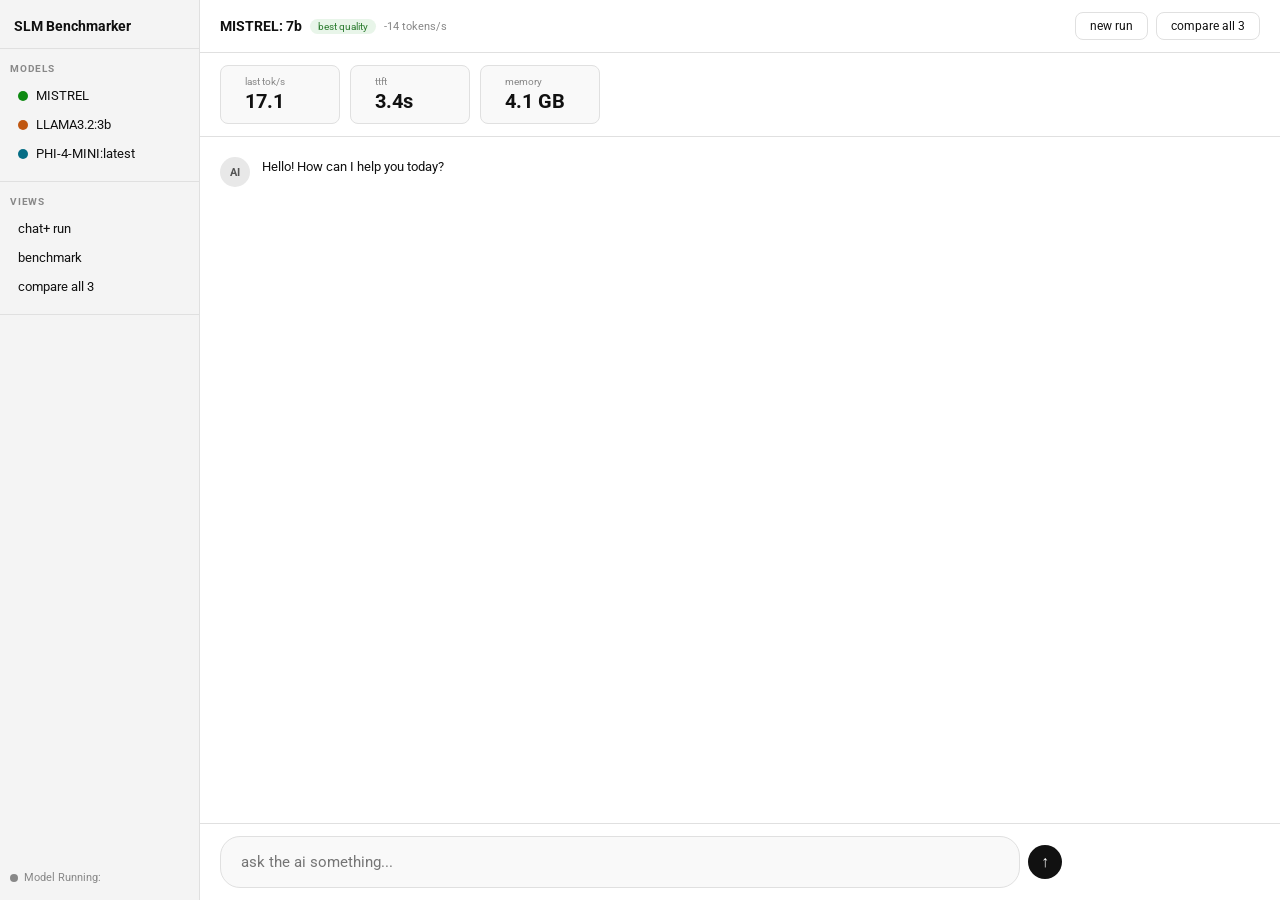
==== frontend/index.html @ c9306cee "New UI updates for the dashborad" ====
<!DOCTYPE html>
<html lang="en">
<head>
    <meta charset="UTF-8" />
    <meta name="viewport" content="width=device-width, initial-scale=1.0" />
    <title>Local SLM Benchmarker</title>

    <link rel="stylesheet" href="styles.css" /> 
    <link href="https://fonts.googleapis.com/css2?family=Roboto:wght@400;700&display=swap" rel="stylesheet">


</head>
<body>

    <aside class="sidebar">
        <div class="sidebar-top">
            <p class="sidebar-logo">SLM Benchmarker</p>
            <!-- <p class="sidebar-sub">Talk to your AI locally</p> -->
        </div>

        <nav>
            <div class="models">
                <p class="model-names">Models</p>
                <button class="nav-item">
                    <div class="model-icon-mistrel"></div>
                    <p class="model-mistrel">MISTREL</p>
                </button>
                <button class="nav-item">
                    <div class="model-icon-llama"></div>      
                    <p class="model-llama">LLAMA3.2:3b</p>
                </button>
                <button class="nav-item">
                    <div class="model-icon-phi4-mini "></div>
                    <p class="model-phi4-mini">PHI-4-MINI:latest</p>
                </button>

            </div>

            <div class="views">
                <p class="views-title">Views</p>
                <div class="views-items">
                    <button class="nav-item">chat+ run</button>
                    <button class="nav-item">benchmark</button>
                    <button class="nav-item">compare all 3</button>
                </div>
            </div>

            <div class="navbar-bottom">
                <div class="status-row">
                    <div class="status-dot" id="ollama-icon"></div>
                    <span id="model-status">Model Running:</span>
                </div>
            </div>
        </nav>
    </aside>

    <main class="main-content">

        <!-- Top Bar -->
        <div class="chat-topbar">
            <div class="topbar-left">
                <span class="active-model">MISTREL: 7b</span>
                <span class="model-tag"> best quality</span>
                <span class="speed-tag"> -14 tokens/s</span>
            </div>
            <div class="topbar-right">
                <button class="topbar-btn">new run</button>
                <button class="topbar-btn">compare all 3</button>
            </div>
        </div>
        <!-- Metrics Strip -->
         <div class="metrics-strip">
            <div class="metric-card">
                <p class="metric-label">last tok/s</p>
                <p class="metric-value">17.1</p>
            </div>
            <div class="metric-card">
                <p class="metric-label">ttft</p>
                <p class="metric-value">3.4s</p>
            </div>
            <div class="metric-card">
                <p class="metric-label">memory</p>
                <p class="metric-value">4.1 GB</p>
            </div>
         </div>

        <!-- Chat Area -->
        <div class="chat-messages">
            <div class="message">
                <div class="message-avatar">AI</div>
                <div class="message-body">
                    <p>Hello! How can I help you today?</p>
                </div>
            </div>
        </div>

        <!-- User input area -->
        <div class="chat-input-bar">
            <input type="text" class="chat-input" placeholder="ask the ai something..." />
            <button class="send-btn">&#8593;</button>
        </div>

    </main>


</body>
</html>
</html>
---- frontend/styles.css ----
/* ── Design Tokens ─────────────────────────────── */
:root {
    --bg:          #ffffff;
    --bg-sidebar:  #f4f4f4;
    --bg-hover:    #e8e8e8;
    --bg-card:     #f9f9f9;

    --border:      #e0e0e0;

    --text-primary:   #111111;
    --text-secondary: #555555;
    --text-muted:     #888888;

    --accent:      #111111;
    --accent-text: #ffffff;

    --tag-green-bg:   #e8f5e9;
    --tag-green-text: #2e7d32;

    --font: 'Roboto', sans-serif;
    --radius: 8px;
}

/* ── Reset ─────────────────────────────────────── */
* {
    box-sizing: border-box;
    margin: 0;
    padding: 0;
}

body {
    font-family: var(--font);
    font-size: 13px;
    background: var(--bg);
    color: var(--text-primary);
    display: flex;
    height: 100vh;
    overflow: hidden;
}

/* ── Sidebar ───────────────────────────────────── */
.sidebar {
    width: 200px;
    height: 100vh;
    background: var(--bg-sidebar);
    display: flex;
    flex-direction: column;
    flex-shrink: 0;
    position: relative;
    border-right: 1px solid var(--border);
}

.sidebar-top {
    padding: 18px 14px 14px;
    border-bottom: 1px solid var(--border);
}

.sidebar-logo {
    font-size: 14px;
    font-weight: 700;
    color: var(--text-primary);
}

/* Section headers */
.model-names,
.views-title {
    font-size: 10px;
    font-weight: 700;
    text-transform: uppercase;
    color: var(--text-muted);
    letter-spacing: 0.08em;
    margin-bottom: 6px;
}

.models {
    padding: 14px 10px;
    border-bottom: 1px solid var(--border);
    display: flex;
    flex-direction: column;
    gap: 2px;
}

.views {
    padding: 14px 10px;
    border-bottom: 1px solid var(--border);
    display: flex;
    flex-direction: column;
    gap: 2px;
}

.views-items {
    display: flex;
    flex-direction: column;
    gap: 2px;
}

/* Nav buttons */
.nav-item {
    display: flex;
    align-items: center;
    gap: 8px;
    background: none;
    border: none;
    cursor: pointer;
    width: 100%;
    text-align: left;
    font-family: var(--font);
    font-size: 13px;
    color: var(--text-primary);
    padding: 6px 8px;
    border-radius: 6px;
}

.nav-item:hover {
    background: var(--bg-hover);
}

/* Model icons */
.model-icon-mistrel,
.model-icon-llama,
.model-icon-phi4-mini {
    width: 10px;
    height: 10px;
    border-radius: 50%;
    flex-shrink: 0;
}

.model-icon-mistrel  { background: #0e8a12; }
.model-icon-llama    { background: #c05711; }
.model-icon-phi4-mini { background: #056d85; }

/* Status bar */
.navbar-bottom {
    position: absolute;
    bottom: 16px;
    left: 10px;
    right: 10px;
}

.status-row {
    display: flex;
    align-items: center;
    gap: 6px;
    font-size: 11px;
    color: var(--text-muted);
}

.status-dot {
    width: 8px;
    height: 8px;
    border-radius: 50%;
    background: var(--text-muted);
    flex-shrink: 0;
}

.status-dot-online  { background: #22c55e; }
.status-dot-offline { background: #ef4444; }

/* ── Main Content ──────────────────────────────── */
.main-content {
    flex: 1;
    display: flex;
    flex-direction: column;
    height: 100vh;
    overflow: hidden;
}

/* Top bar */
.chat-topbar {
    display: flex;
    align-items: center;
    justify-content: space-between;
    padding: 12px 20px;
    border-bottom: 1px solid var(--border);
    flex-shrink: 0;
}

.topbar-left {
    display: flex;
    align-items: center;
    gap: 8px;
}

.active-model {
    font-weight: 700;
    font-size: 14px;
}

.model-tag {
    background: var(--tag-green-bg);
    color: var(--tag-green-text);
    font-size: 10px;
    padding: 2px 8px;
    border-radius: 10px;
}

.speed-tag {
    color: var(--text-muted);
    font-size: 11px;
}

.topbar-right {
    display: flex;
    gap: 8px;
}

.topbar-btn {
    background: var(--bg);
    border: 1px solid var(--border);
    border-radius: var(--radius);
    padding: 6px 14px;
    font-family: var(--font);
    font-size: 12px;
    cursor: pointer;
    color: var(--text-primary);
}

.topbar-btn:hover {
    background: var(--bg-card);
}

/* Metrics strip */
.metrics-strip {
    display: flex;
    flex-direction: row;
    gap: 10px;
    padding: 12px 20px;
    border-bottom: 1px solid var(--border);
    flex-shrink: 0;
}

.metric-card {
    background: var(--bg-card);
    border: 1px solid var(--border);
    border-radius: var(--radius);
    padding: 10px 24px;
    min-width: 120px;
}

.metric-label {
    font-size: 10px;
    color: var(--text-muted);
    margin-bottom: 2px;
}

.metric-value {
    font-size: 20px;
    font-weight: 700;
    color: var(--text-primary);
}

/* Chat messages */
.chat-messages {
    flex: 1;
    overflow-y: auto;
    padding: 20px;
    display: flex;
    flex-direction: column;
    gap: 20px;
}

.message {
    display: flex;
    gap: 12px;
    align-items: flex-start;
}

.message-avatar {
    width: 30px;
    height: 30px;
    border-radius: 50%;
    background: var(--bg-hover);
    display: flex;
    align-items: center;
    justify-content: center;
    font-size: 11px;
    font-weight: 700;
    color: var(--text-secondary);
    flex-shrink: 0;
}

.message-body {
    display: flex;
    flex-direction: column;
    gap: 6px;
    line-height: 1.6;
}

.message-tags {
    display: flex;
    gap: 6px;
    flex-wrap: wrap;
}

.tag {
    background: var(--bg-card);
    border: 1px solid var(--border);
    border-radius: 4px;
    padding: 2px 8px;
    font-size: 10px;
    color: var(--text-secondary);
}

/* Input bar */
.chat-input-bar {
    display: flex;
    align-items: center;
    gap: 8px;
    padding: 12px 20px;
    border-top: 1px solid var(--border);
    background: var(--bg);
    flex-shrink: 0;
}

.chat-input {
    flex: 1;
    max-width: 800px;
    padding: 16px 20px;
    border: 1px solid var(--border);
    border-radius: 20px;
    font-family: var(--font);
    font-size: 15px;
    outline: none;
    background: var(--bg-card);
    color: var(--text-primary);
}

.chat-input:focus {
    border-color: #aaaaaa;
}

.send-btn {
    width: 34px;
    height: 34px;
    border-radius: 50%;
    background: var(--accent);
    color: var(--accent-text);
    border: none;
    font-size: 16px;
    cursor: pointer;
    display: flex;
    align-items: center;
    justify-content: center;
    flex-shrink: 0;
}

.send-btn:hover {
    background: #333333;
}
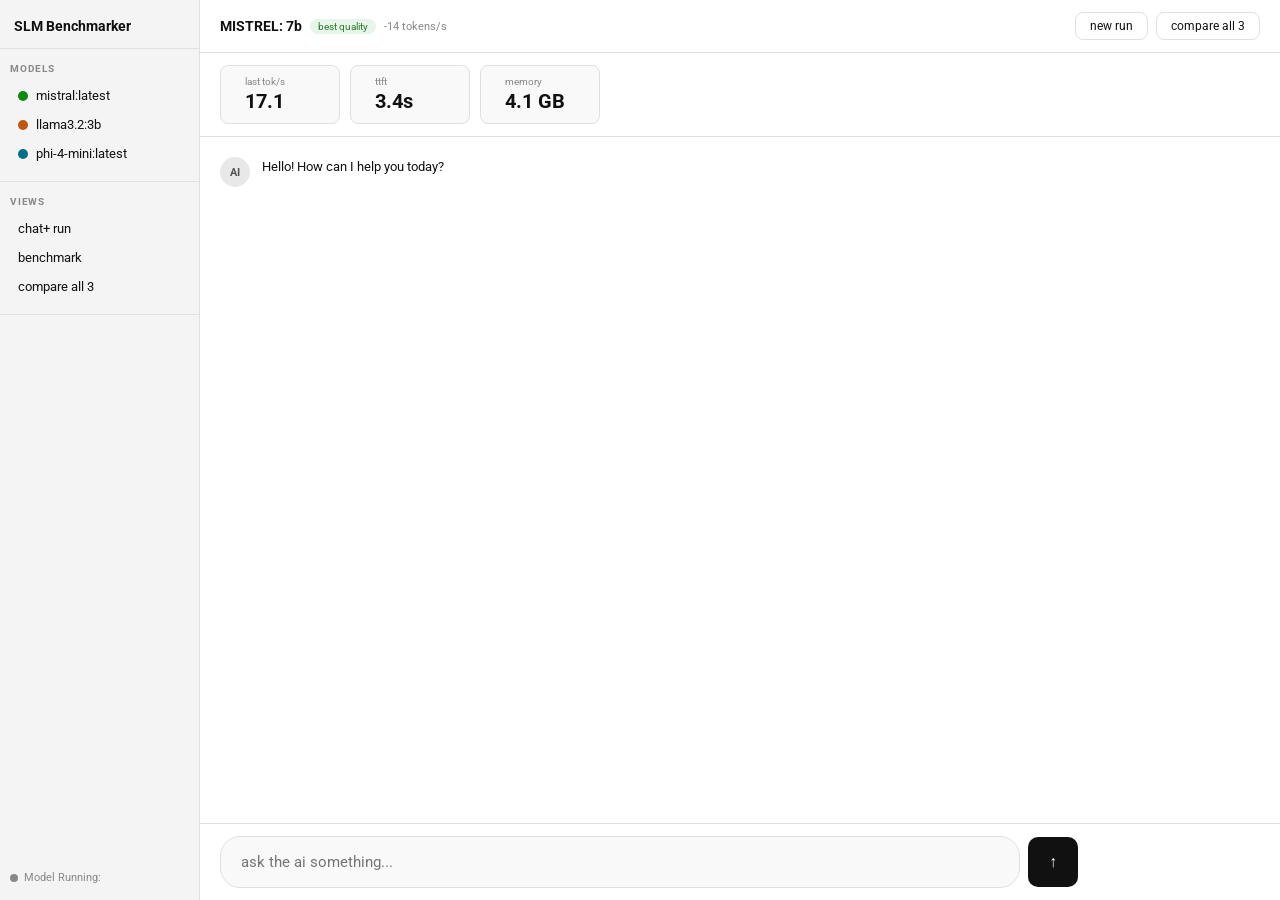
==== commit dac532bc: "Connect frontend to backend with model selection and AI chat" ====
--- a/frontend/index.html
+++ b/frontend/index.html
@@ -5,7 +5,7 @@
     <meta name="viewport" content="width=device-width, initial-scale=1.0" />
     <title>Local SLM Benchmarker</title>
 
-    <link rel="stylesheet" href="styles.css" /> 
+    <link rel="stylesheet" href="styles.css" />
     <link href="https://fonts.googleapis.com/css2?family=Roboto:wght@400;700&display=swap" rel="stylesheet">
 
 
@@ -23,15 +23,15 @@
                 <p class="model-names">Models</p>
                 <button class="nav-item">
                     <div class="model-icon-mistrel"></div>
-                    <p class="model-mistrel">MISTREL</p>
+                    <p class="model-mistrel">mistral:latest</p>
                 </button>
                 <button class="nav-item">
                     <div class="model-icon-llama"></div>      
-                    <p class="model-llama">LLAMA3.2:3b</p>
+                    <p class="model-llama">llama3.2:3b</p>
                 </button>
                 <button class="nav-item">
                     <div class="model-icon-phi4-mini "></div>
-                    <p class="model-phi4-mini">PHI-4-MINI:latest</p>
+                    <p class="model-phi4-mini">phi-4-mini:latest</p>
                 </button>
 
             </div>
@@ -85,7 +85,7 @@
          </div>
 
         <!-- Chat Area -->
-        <div class="chat-messages">
+        <div class="chat-messages" id="chat-messages">
             <div class="message">
                 <div class="message-avatar">AI</div>
                 <div class="message-body">
@@ -96,13 +96,13 @@
 
         <!-- User input area -->
         <div class="chat-input-bar">
-            <input type="text" class="chat-input" placeholder="ask the ai something..." />
-            <button class="send-btn">&#8593;</button>
+            <input type="text" class="chat-input" id="chat-input" placeholder="ask the ai something..." />
+            <button class="send-btn" id="send-btn">&#8593;</button>
         </div>
 
     </main>
 
 
+    <script src="app.js"></script>
 </body>
-</html>
 </html>
--- a/frontend/styles.css
+++ b/frontend/styles.css
@@ -330,9 +330,9 @@
 }
 
 .send-btn {
-    width: 34px;
-    height: 34px;
-    border-radius: 50%;
+    width: 50px;
+    height: 50px;
+    border-radius: 10px;
     background: var(--accent);
     color: var(--accent-text);
     border: none;
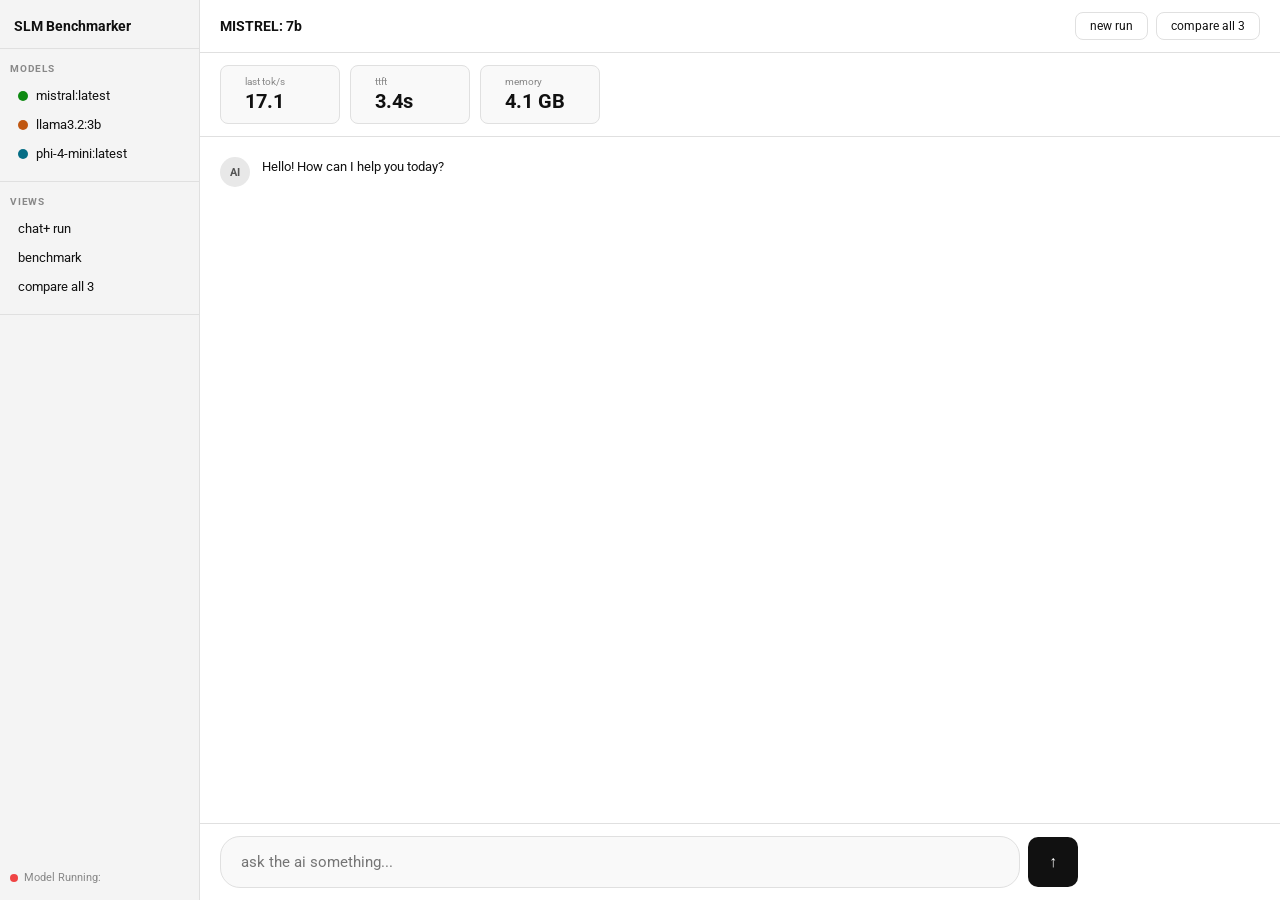
==== commit 5965cd73: "Add ollama status indicator" ====
--- a/frontend/index.html
+++ b/frontend/index.html
@@ -41,7 +41,7 @@
                 <div class="views-items">
                     <button class="nav-item">chat+ run</button>
                     <button class="nav-item">benchmark</button>
-                    <button class="nav-item">compare all 3</button>
+                    <button class="nav-item" onclick="window.location.href='compare.html'" >compare all 3</button>
                 </div>
             </div>
 
@@ -59,28 +59,26 @@
         <!-- Top Bar -->
         <div class="chat-topbar">
             <div class="topbar-left">
-                <span class="active-model">MISTREL: 7b</span>
-                <span class="model-tag"> best quality</span>
-                <span class="speed-tag"> -14 tokens/s</span>
+                <span class="active-model" id="active-model-name">MISTREL: 7b</span>
             </div>
             <div class="topbar-right">
-                <button class="topbar-btn">new run</button>
-                <button class="topbar-btn">compare all 3</button>
+                <button class="topbar-btn" id="new-run-btn">new run</button>
+                <button class="topbar-btn" id="compare-btn" onclick="window.location.href='compare.html'" >compare all 3</button>
             </div>
         </div>
         <!-- Metrics Strip -->
          <div class="metrics-strip">
             <div class="metric-card">
                 <p class="metric-label">last tok/s</p>
-                <p class="metric-value">17.1</p>
+                <p class="metric-value" id="metric-toks">17.1</p>
             </div>
             <div class="metric-card">
                 <p class="metric-label">ttft</p>
-                <p class="metric-value">3.4s</p>
+                <p class="metric-value" id="metric-ttft">3.4s</p>
             </div>
             <div class="metric-card">
                 <p class="metric-label">memory</p>
-                <p class="metric-value">4.1 GB</p>
+                <p class="metric-value" id="metric-memory">4.1 GB</p>
             </div>
          </div>
 
